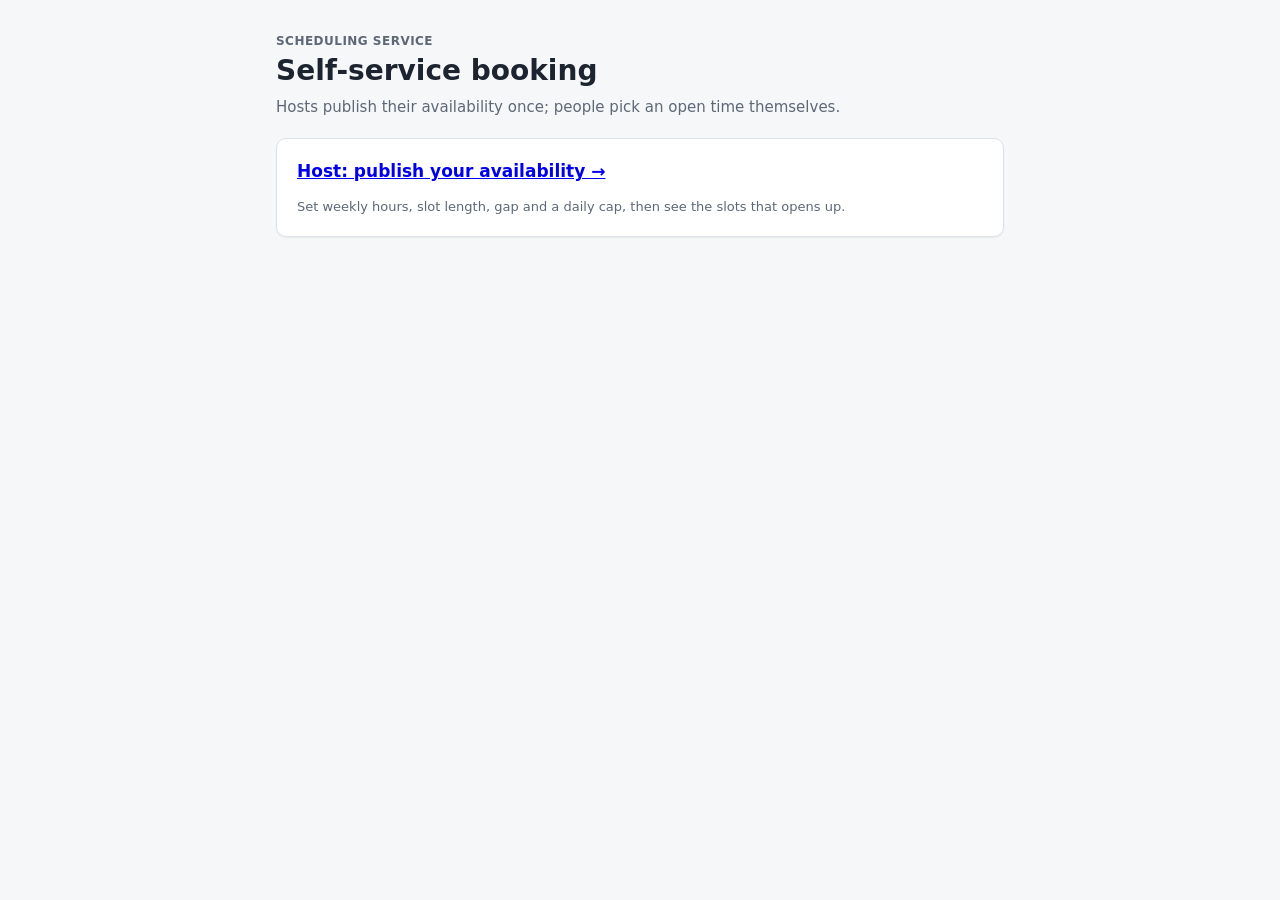
==== src/main/resources/static/index.html @ d370b205 "Add host UI for publishing availability host.html lets a host set their timezone, slot length, gap, " ====
<!doctype html>
<html lang="en">
<head>
  <meta charset="utf-8">
  <meta name="viewport" content="width=device-width, initial-scale=1">
  <title>Scheduling service</title>
  <link rel="stylesheet" href="css/host.css">
</head>
<body>
<main class="page">
  <header class="page-header">
    <p class="eyebrow">Scheduling service</p>
    <h1>Self-service booking</h1>
    <p class="lede">Hosts publish their availability once; people pick an open time themselves.</p>
  </header>
  <nav class="card">
    <h2><a href="host.html">Host: publish your availability &rarr;</a></h2>
    <p class="hint">Set weekly hours, slot length, gap and a daily cap, then see the slots that opens up.</p>
  </nav>
</main>
</body>
</html>
---- src/main/resources/static/css/host.css ----
:root {
  --bg: #f6f7f9;
  --surface: #ffffff;
  --text: #1c2430;
  --muted: #5d6877;
  --border: #dde2e8;
  --accent: #2f5bea;
  --accent-text: #ffffff;
  --accent-soft: #e8eefd;
  --success: #1d7a46;
  --danger: #b42318;
  --danger-soft: #fdecea;
  --radius: 10px;
  --shadow: 0 1px 2px rgba(16, 24, 40, 0.06);
  color-scheme: light;
}

@media (prefers-color-scheme: dark) {
  :root {
    --bg: #11151b;
    --surface: #181e26;
    --text: #e6eaf0;
    --muted: #9aa5b3;
    --border: #2a333f;
    --accent: #7b9cff;
    --accent-text: #0e1420;
    --accent-soft: #1f2a44;
    --success: #5cc98b;
    --danger: #ff8a80;
    --danger-soft: #3a1d1b;
    --shadow: none;
    color-scheme: dark;
  }
}

* { box-sizing: border-box; }

body {
  margin: 0;
  background: var(--bg);
  color: var(--text);
  font: 15px/1.5 system-ui, -apple-system, "Segoe UI", Roboto, sans-serif;
}

.page {
  max-width: 760px;
  margin: 0 auto;
  padding: 32px 16px 64px;
}

.page-header { margin-bottom: 20px; }
h1 { font-size: 28px; line-height: 1.2; margin: 4px 0 8px; }
h2 { font-size: 17px; margin: 0 0 12px; }
h3 { font-size: 15px; margin: 20px 0 8px; }
.lede { color: var(--muted); margin: 0; max-width: 60ch; }
.eyebrow {
  margin: 0;
  font-size: 12px;
  font-weight: 600;
  letter-spacing: 0.04em;
  text-transform: uppercase;
  color: var(--muted);
}
.eyebrow.success { color: var(--success); }
.hint { color: var(--muted); font-size: 13px; margin: 6px 0 0; }

.card {
  background: var(--surface);
  border: 1px solid var(--border);
  border-radius: var(--radius);
  box-shadow: var(--shadow);
  padding: 20px;
  margin-bottom: 16px;
}

.section + .section {
  border-top: 1px solid var(--border);
  margin-top: 20px;
  padding-top: 20px;
}
.section-head {
  display: flex;
  align-items: baseline;
  justify-content: space-between;
  gap: 12px;
  flex-wrap: wrap;
  margin-bottom: 12px;
}
.section-head h2 { margin: 0; }

.grid { display: grid; gap: 16px; }
.grid-2 { grid-template-columns: repeat(2, minmax(0, 1fr)); }
.grid-3 { grid-template-columns: repeat(3, minmax(0, 1fr)); }

.field label { display: block; font-weight: 600; font-size: 13px; margin-bottom: 6px; }

input, select {
  font: inherit;
  color: inherit;
  background: var(--surface);
  border: 1px solid var(--border);
  border-radius: 8px;
  padding: 8px 10px;
  min-height: 38px;
  width: 100%;
}
input:focus-visible, select:focus-visible, button:focus-visible {
  outline: 2px solid var(--accent);
  outline-offset: 2px;
}

.with-unit { display: flex; align-items: center; gap: 8px; }
.with-unit .unit { color: var(--muted); font-size: 13px; }

.week { display: grid; gap: 4px; }
.day {
  display: grid;
  grid-template-columns: 150px 1fr;
  gap: 12px;
  align-items: start;
  padding: 10px 0;
  border-bottom: 1px solid var(--border);
}
.day:last-child { border-bottom: 0; }
.day-toggle {
  display: flex;
  align-items: center;
  gap: 10px;
  font-weight: 600;
  min-height: 38px;
  cursor: pointer;
}
.day-toggle input { width: 18px; height: 18px; min-height: 0; accent-color: var(--accent); }
.day-body { display: flex; flex-direction: column; align-items: flex-start; gap: 6px; }
.windows { list-style: none; margin: 0; padding: 0; display: grid; gap: 6px; }
.window { display: flex; align-items: center; gap: 8px; }
.window input { width: 130px; }
.dash { color: var(--muted); }
.unavailable { display: none; margin: 0; min-height: 38px; line-height: 38px; color: var(--muted); }
.day.is-off .unavailable { display: block; }
.day.is-off .windows { display: none; }

button { font: inherit; cursor: pointer; }
button:disabled { cursor: progress; opacity: 0.7; }
.primary {
  background: var(--accent);
  color: var(--accent-text);
  border: 0;
  border-radius: 8px;
  padding: 10px 18px;
  font-weight: 600;
  min-height: 42px;
}
.link-button {
  background: none;
  border: 0;
  padding: 4px 0;
  color: var(--accent);
  font-weight: 600;
  font-size: 13px;
}
.icon-button {
  background: none;
  border: 1px solid transparent;
  border-radius: 6px;
  color: var(--muted);
  width: 32px;
  height: 32px;
  font-size: 18px;
  line-height: 1;
}
.icon-button:hover { border-color: var(--border); color: var(--text); }

.actions {
  display: flex;
  align-items: center;
  gap: 16px;
  flex-wrap: wrap;
  margin-top: 24px;
}
.error {
  margin: 0;
  padding: 8px 12px;
  border-radius: 8px;
  background: var(--danger-soft);
  color: var(--danger);
  font-size: 14px;
}

.result h2 { font-size: 20px; margin: 4px 0; }
.summary { margin: 0; color: var(--muted); }
.summary strong { color: var(--text); }
.slot-days {
  display: grid;
  grid-template-columns: max-content 1fr;
  gap: 8px 16px;
  margin: 0;
}
.slot-days dt { font-weight: 600; line-height: 30px; }
.slot-days dd { margin: 0; display: flex; flex-wrap: wrap; gap: 6px; }
.chip {
  display: inline-block;
  padding: 4px 10px;
  border-radius: 999px;
  background: var(--accent-soft);
  color: var(--text);
  font-size: 13px;
  font-variant-numeric: tabular-nums;
}

@media (max-width: 600px) {
  .grid-2, .grid-3 { grid-template-columns: 1fr; }
  .day { grid-template-columns: 1fr; gap: 4px; }
  .window input { width: 112px; }
  .slot-days { grid-template-columns: 1fr; gap: 4px; }
  .slot-days dd { margin-bottom: 8px; }
}
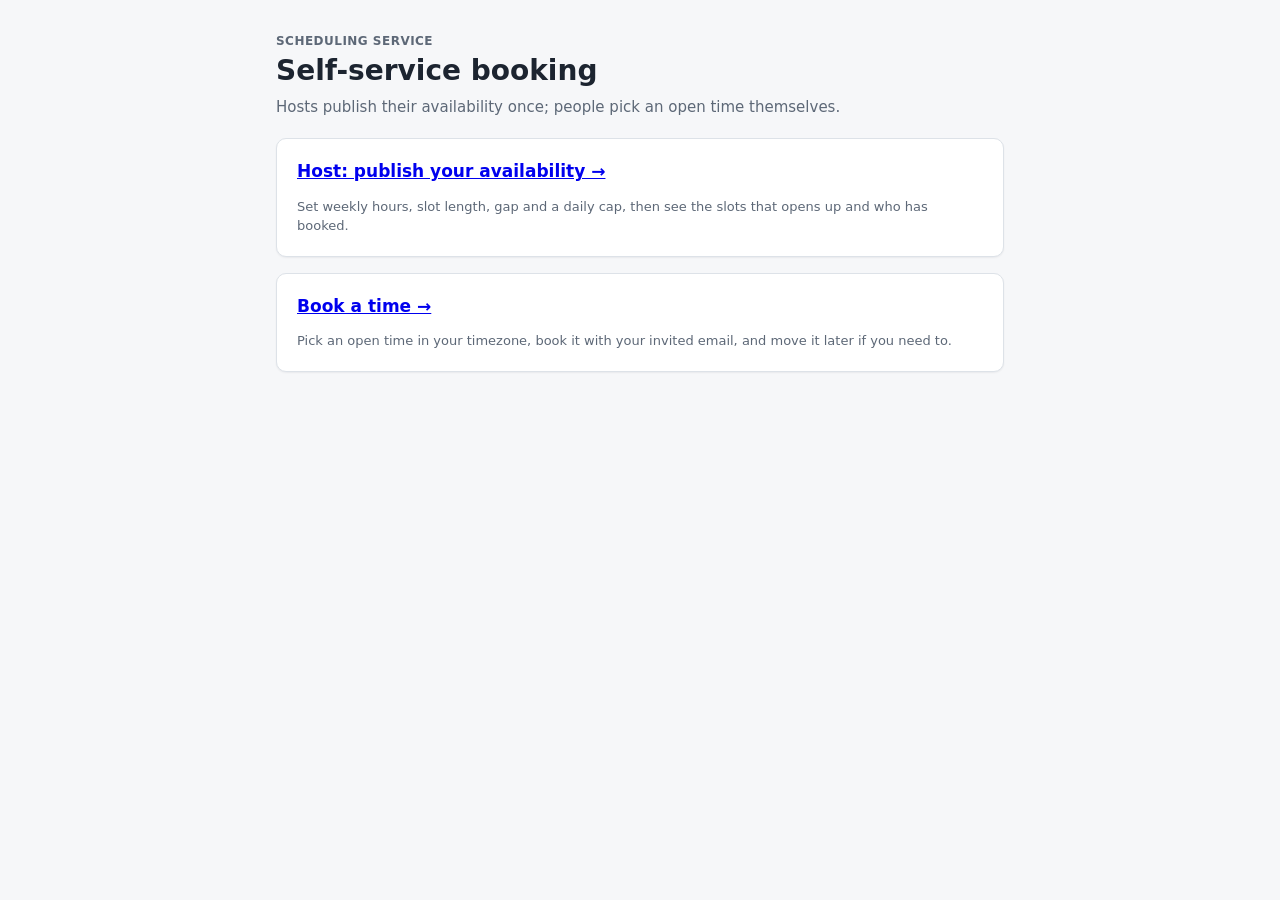
==== commit 8fb05c73: "Add user booking page, /get-available-slots and /book-slot; host sees bookings live Booking (server)" ====
--- a/src/main/resources/static/index.html
+++ b/src/main/resources/static/index.html
@@ -4,7 +4,7 @@
   <meta charset="utf-8">
   <meta name="viewport" content="width=device-width, initial-scale=1">
   <title>Scheduling service</title>
-  <link rel="stylesheet" href="css/host.css">
+  <link rel="stylesheet" href="css/app.css">
 </head>
 <body>
 <main class="page">
@@ -15,7 +15,13 @@
   </header>
   <nav class="card">
     <h2><a href="host.html">Host: publish your availability &rarr;</a></h2>
-    <p class="hint">Set weekly hours, slot length, gap and a daily cap, then see the slots that opens up.</p>
+    <p class="hint">Set weekly hours, slot length, gap and a daily cap, then see the slots that opens up and
+      who has booked.</p>
+  </nav>
+  <nav class="card">
+    <h2><a href="book.html?hosts=1">Book a time &rarr;</a></h2>
+    <p class="hint">Pick an open time in your timezone, book it with your invited email, and move it later if
+      you need to.</p>
   </nav>
 </main>
 </body>
--- a/src/main/resources/static/css/app.css
+++ b/src/main/resources/static/css/app.css
@@ -0,0 +1,290 @@
+:root {
+  --bg: #f6f7f9;
+  --surface: #ffffff;
+  --text: #1c2430;
+  --muted: #5d6877;
+  --border: #dde2e8;
+  --accent: #2f5bea;
+  --accent-text: #ffffff;
+  --accent-soft: #e8eefd;
+  --success: #1d7a46;
+  --danger: #b42318;
+  --danger-soft: #fdecea;
+  --radius: 10px;
+  --shadow: 0 1px 2px rgba(16, 24, 40, 0.06);
+  color-scheme: light;
+}
+
+@media (prefers-color-scheme: dark) {
+  :root {
+    --bg: #11151b;
+    --surface: #181e26;
+    --text: #e6eaf0;
+    --muted: #9aa5b3;
+    --border: #2a333f;
+    --accent: #7b9cff;
+    --accent-text: #0e1420;
+    --accent-soft: #1f2a44;
+    --success: #5cc98b;
+    --danger: #ff8a80;
+    --danger-soft: #3a1d1b;
+    --shadow: none;
+    color-scheme: dark;
+  }
+}
+
+* { box-sizing: border-box; }
+
+body {
+  margin: 0;
+  background: var(--bg);
+  color: var(--text);
+  font: 15px/1.5 system-ui, -apple-system, "Segoe UI", Roboto, sans-serif;
+}
+
+.page {
+  max-width: 760px;
+  margin: 0 auto;
+  padding: 32px 16px 64px;
+}
+
+.page-header { margin-bottom: 20px; }
+h1 { font-size: 28px; line-height: 1.2; margin: 4px 0 8px; }
+h2 { font-size: 17px; margin: 0 0 12px; }
+h3 { font-size: 15px; margin: 20px 0 8px; }
+.lede { color: var(--muted); margin: 0; max-width: 60ch; }
+.eyebrow {
+  margin: 0;
+  font-size: 12px;
+  font-weight: 600;
+  letter-spacing: 0.04em;
+  text-transform: uppercase;
+  color: var(--muted);
+}
+.eyebrow.success { color: var(--success); }
+.hint { color: var(--muted); font-size: 13px; margin: 6px 0 0; }
+
+.card {
+  background: var(--surface);
+  border: 1px solid var(--border);
+  border-radius: var(--radius);
+  box-shadow: var(--shadow);
+  padding: 20px;
+  margin-bottom: 16px;
+}
+
+.section + .section {
+  border-top: 1px solid var(--border);
+  margin-top: 20px;
+  padding-top: 20px;
+}
+.section-head {
+  display: flex;
+  align-items: baseline;
+  justify-content: space-between;
+  gap: 12px;
+  flex-wrap: wrap;
+  margin-bottom: 12px;
+}
+.section-head h2 { margin: 0; }
+
+.grid { display: grid; gap: 16px; }
+.grid-2 { grid-template-columns: repeat(2, minmax(0, 1fr)); }
+.grid-3 { grid-template-columns: repeat(3, minmax(0, 1fr)); }
+
+.field label { display: block; font-weight: 600; font-size: 13px; margin-bottom: 6px; }
+
+input, select {
+  font: inherit;
+  color: inherit;
+  background: var(--surface);
+  border: 1px solid var(--border);
+  border-radius: 8px;
+  padding: 8px 10px;
+  min-height: 38px;
+  width: 100%;
+}
+input:focus-visible, select:focus-visible, button:focus-visible {
+  outline: 2px solid var(--accent);
+  outline-offset: 2px;
+}
+
+.with-unit { display: flex; align-items: center; gap: 8px; }
+.with-unit .unit { color: var(--muted); font-size: 13px; }
+
+.week { display: grid; gap: 4px; }
+.day {
+  display: grid;
+  grid-template-columns: 150px 1fr;
+  gap: 12px;
+  align-items: start;
+  padding: 10px 0;
+  border-bottom: 1px solid var(--border);
+}
+.day:last-child { border-bottom: 0; }
+.day-toggle {
+  display: flex;
+  align-items: center;
+  gap: 10px;
+  font-weight: 600;
+  min-height: 38px;
+  cursor: pointer;
+}
+.day-toggle input { width: 18px; height: 18px; min-height: 0; accent-color: var(--accent); }
+.day-body { display: flex; flex-direction: column; align-items: flex-start; gap: 6px; }
+.windows { list-style: none; margin: 0; padding: 0; display: grid; gap: 6px; }
+.window { display: flex; align-items: center; gap: 8px; }
+.window input { width: 130px; }
+.dash { color: var(--muted); }
+.unavailable { display: none; margin: 0; min-height: 38px; line-height: 38px; color: var(--muted); }
+.day.is-off .unavailable { display: block; }
+.day.is-off .windows { display: none; }
+
+button { font: inherit; cursor: pointer; }
+button:disabled { cursor: progress; opacity: 0.7; }
+.primary {
+  background: var(--accent);
+  color: var(--accent-text);
+  border: 0;
+  border-radius: 8px;
+  padding: 10px 18px;
+  font-weight: 600;
+  min-height: 42px;
+}
+.link-button {
+  background: none;
+  border: 0;
+  padding: 4px 0;
+  color: var(--accent);
+  font-weight: 600;
+  font-size: 13px;
+}
+.icon-button {
+  background: none;
+  border: 1px solid transparent;
+  border-radius: 6px;
+  color: var(--muted);
+  width: 32px;
+  height: 32px;
+  font-size: 18px;
+  line-height: 1;
+}
+.icon-button:hover { border-color: var(--border); color: var(--text); }
+
+.actions {
+  display: flex;
+  align-items: center;
+  gap: 16px;
+  flex-wrap: wrap;
+  margin-top: 24px;
+}
+.error {
+  margin: 0;
+  padding: 8px 12px;
+  border-radius: 8px;
+  background: var(--danger-soft);
+  color: var(--danger);
+  font-size: 14px;
+}
+
+.result h2 { font-size: 20px; margin: 4px 0; }
+.summary { margin: 0; color: var(--muted); }
+.summary strong { color: var(--text); }
+.slot-days {
+  display: grid;
+  grid-template-columns: max-content 1fr;
+  gap: 8px 16px;
+  margin: 0;
+}
+.slot-days dt { font-weight: 600; line-height: 30px; }
+.slot-days dd { margin: 0; display: flex; flex-wrap: wrap; gap: 6px; }
+.chip {
+  display: inline-block;
+  padding: 4px 10px;
+  border-radius: 999px;
+  background: var(--accent-soft);
+  color: var(--text);
+  font-size: 13px;
+  font-variant-numeric: tabular-nums;
+}
+
+@media (max-width: 600px) {
+  .grid-2, .grid-3 { grid-template-columns: 1fr; }
+  .day { grid-template-columns: 1fr; gap: 4px; }
+  .window input { width: 112px; }
+  .slot-days { grid-template-columns: 1fr; gap: 4px; }
+  .slot-days dd { margin-bottom: 8px; }
+}
+
+/* ---- Booking page and host bookings ---- */
+.page-wide { max-width: 1040px; }
+
+.secondary {
+  background: var(--surface);
+  color: var(--text);
+  border: 1px solid var(--border);
+  border-radius: 8px;
+  min-width: 38px;
+  min-height: 34px;
+  padding: 4px 10px;
+}
+.secondary:disabled { opacity: 0.4; cursor: default; }
+
+.week-nav { display: flex; align-items: center; gap: 8px; }
+.range { font-weight: 600; font-size: 14px; min-width: 150px; text-align: center; }
+
+.days {
+  display: grid;
+  grid-template-columns: repeat(7, minmax(0, 1fr));
+  gap: 10px;
+}
+.day-col { display: flex; flex-direction: column; gap: 6px; min-width: 0; }
+.day-col h3 { margin: 0 0 4px; font-size: 13px; color: var(--muted); }
+.slot {
+  display: flex;
+  flex-direction: column;
+  align-items: center;
+  gap: 2px;
+  padding: 8px 4px;
+  border: 1px solid var(--accent);
+  border-radius: 8px;
+  background: var(--surface);
+  color: var(--accent);
+  font-weight: 600;
+  font-variant-numeric: tabular-nums;
+}
+.slot:hover:not(:disabled) { background: var(--accent-soft); }
+.slot[aria-pressed="true"] { background: var(--accent); color: var(--accent-text); }
+.slot:disabled { border-color: var(--border); color: var(--muted); cursor: not-allowed; }
+.slot-hosts { font-size: 11px; font-weight: 500; opacity: 0.8; }
+
+.banner { margin: 0 0 12px; padding: 8px 12px; border-radius: 8px; font-size: 14px; }
+.banner-info { background: var(--accent-soft); color: var(--text); }
+.banner-warn { background: #fff4e5; color: #8a4b00; }
+.banner-error { background: var(--danger-soft); color: var(--danger); }
+
+table.bookings { width: 100%; border-collapse: collapse; font-size: 14px; margin-top: 8px; }
+table.bookings th {
+  text-align: left;
+  font-size: 12px;
+  color: var(--muted);
+  font-weight: 600;
+  padding: 6px 8px;
+  border-bottom: 1px solid var(--border);
+}
+table.bookings td { padding: 8px; border-bottom: 1px solid var(--border); vertical-align: top; }
+table.bookings .hint { margin: 0; }
+.nowrap { white-space: nowrap; }
+.chip-warn { background: #fff4e5; color: #8a4b00; }
+
+@media (prefers-color-scheme: dark) {
+  .banner-warn, .chip-warn { background: #3a2a12; color: #ffc46b; }
+}
+
+@media (max-width: 760px) {
+  .days { grid-template-columns: repeat(2, minmax(0, 1fr)); }
+}
+@media (max-width: 420px) {
+  .days { grid-template-columns: 1fr; }
+  .range { min-width: 0; }
+}
